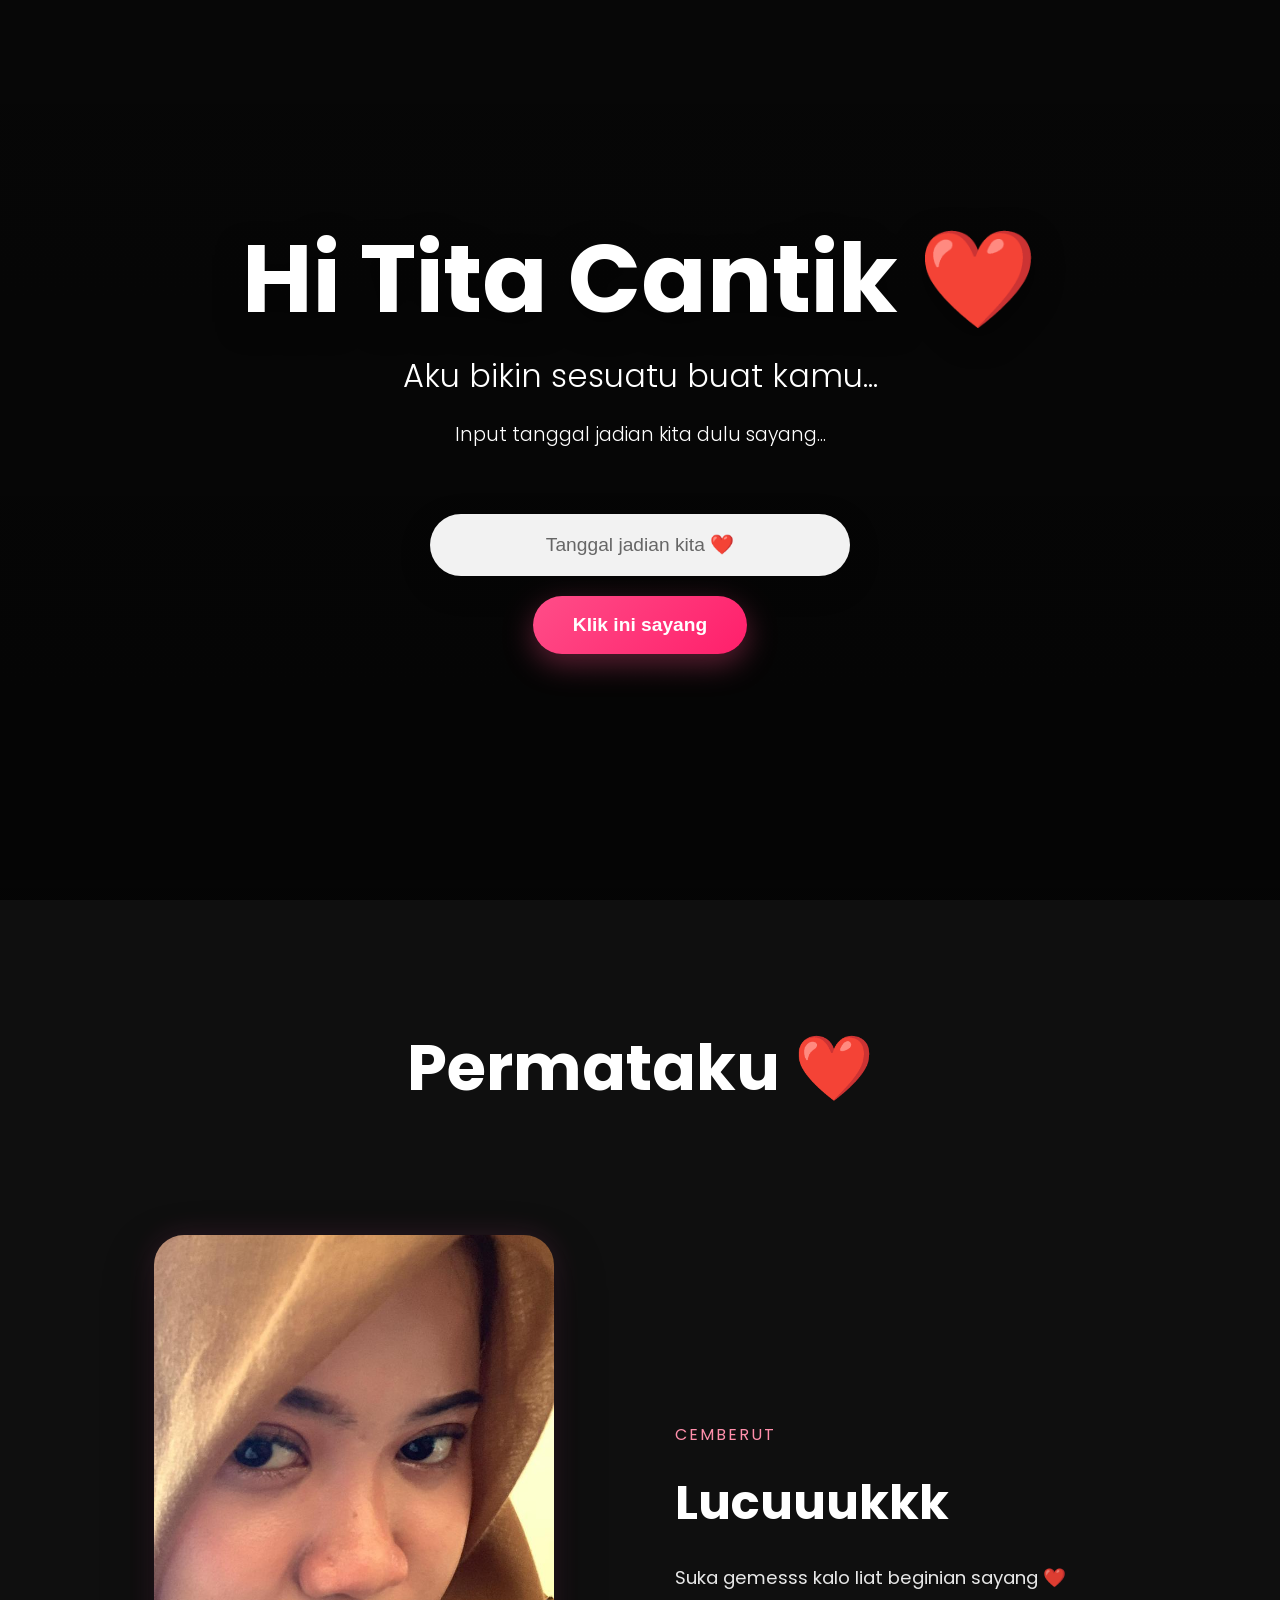
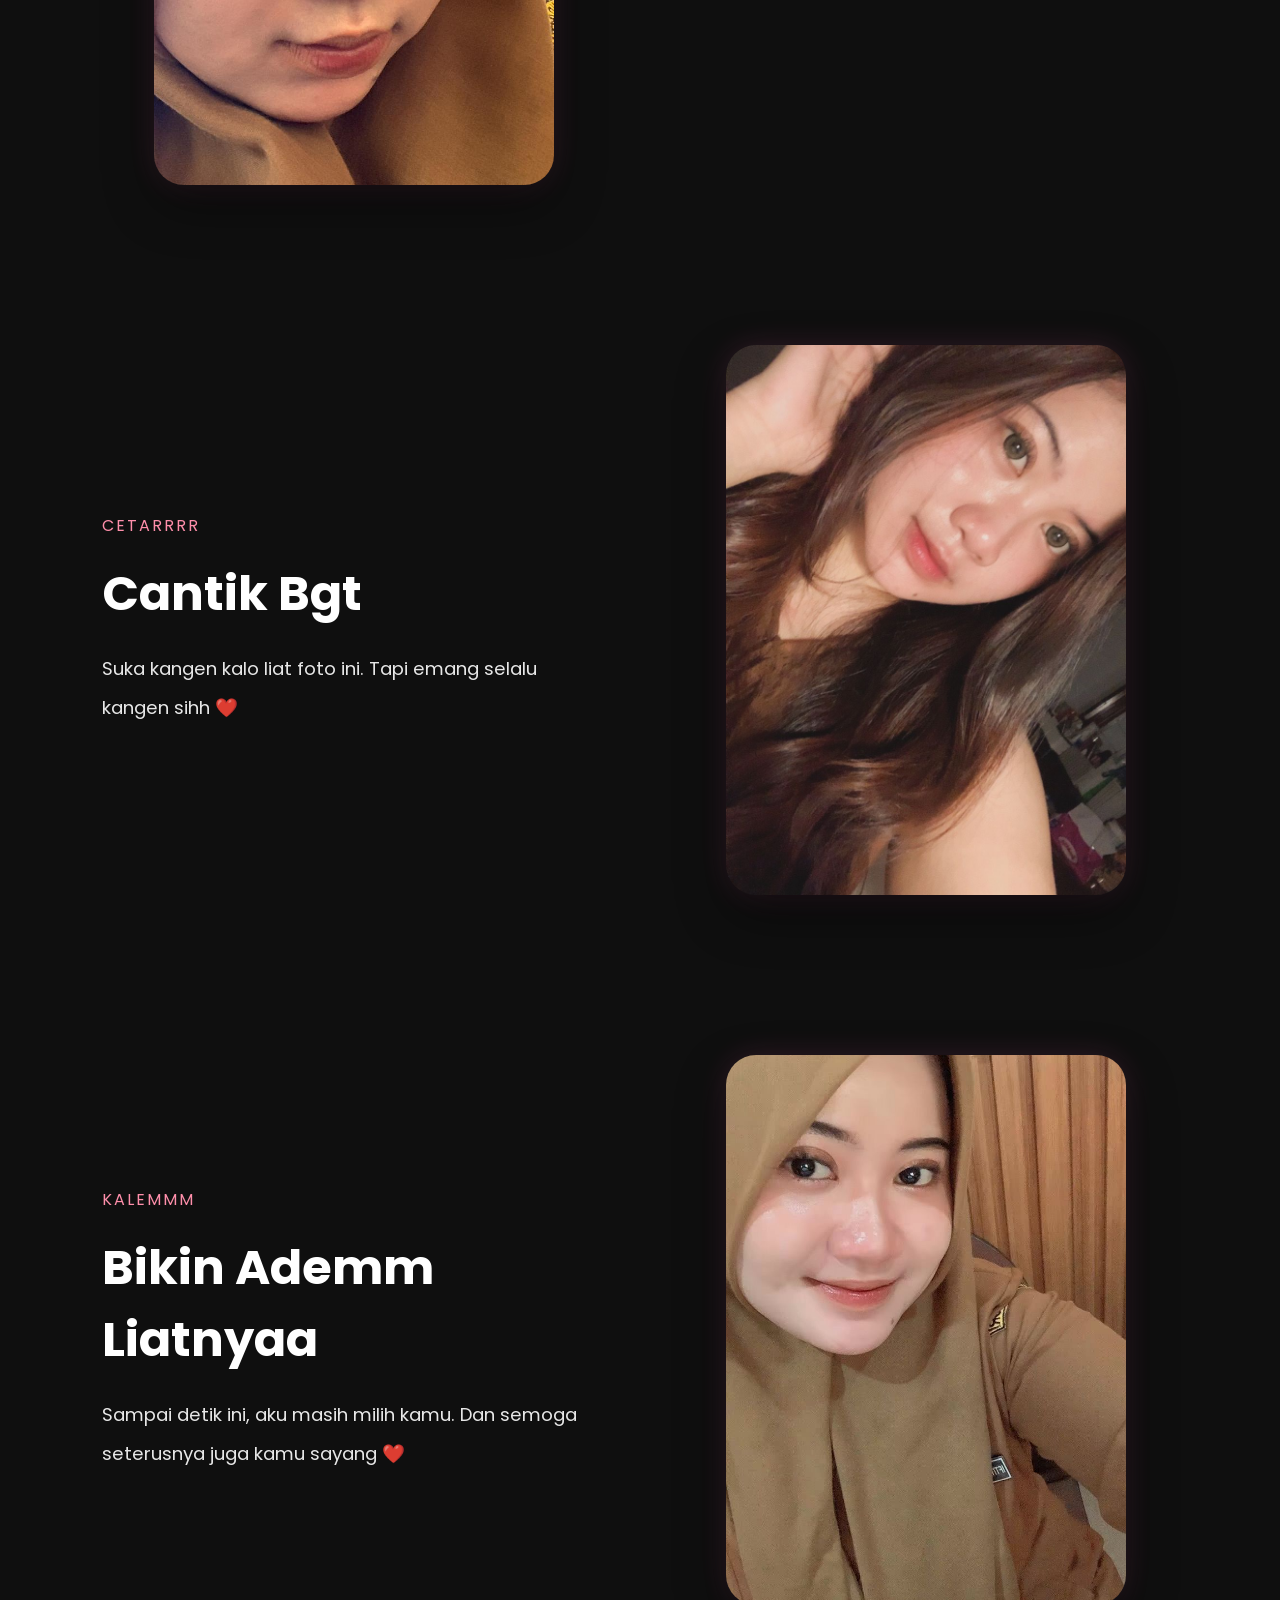
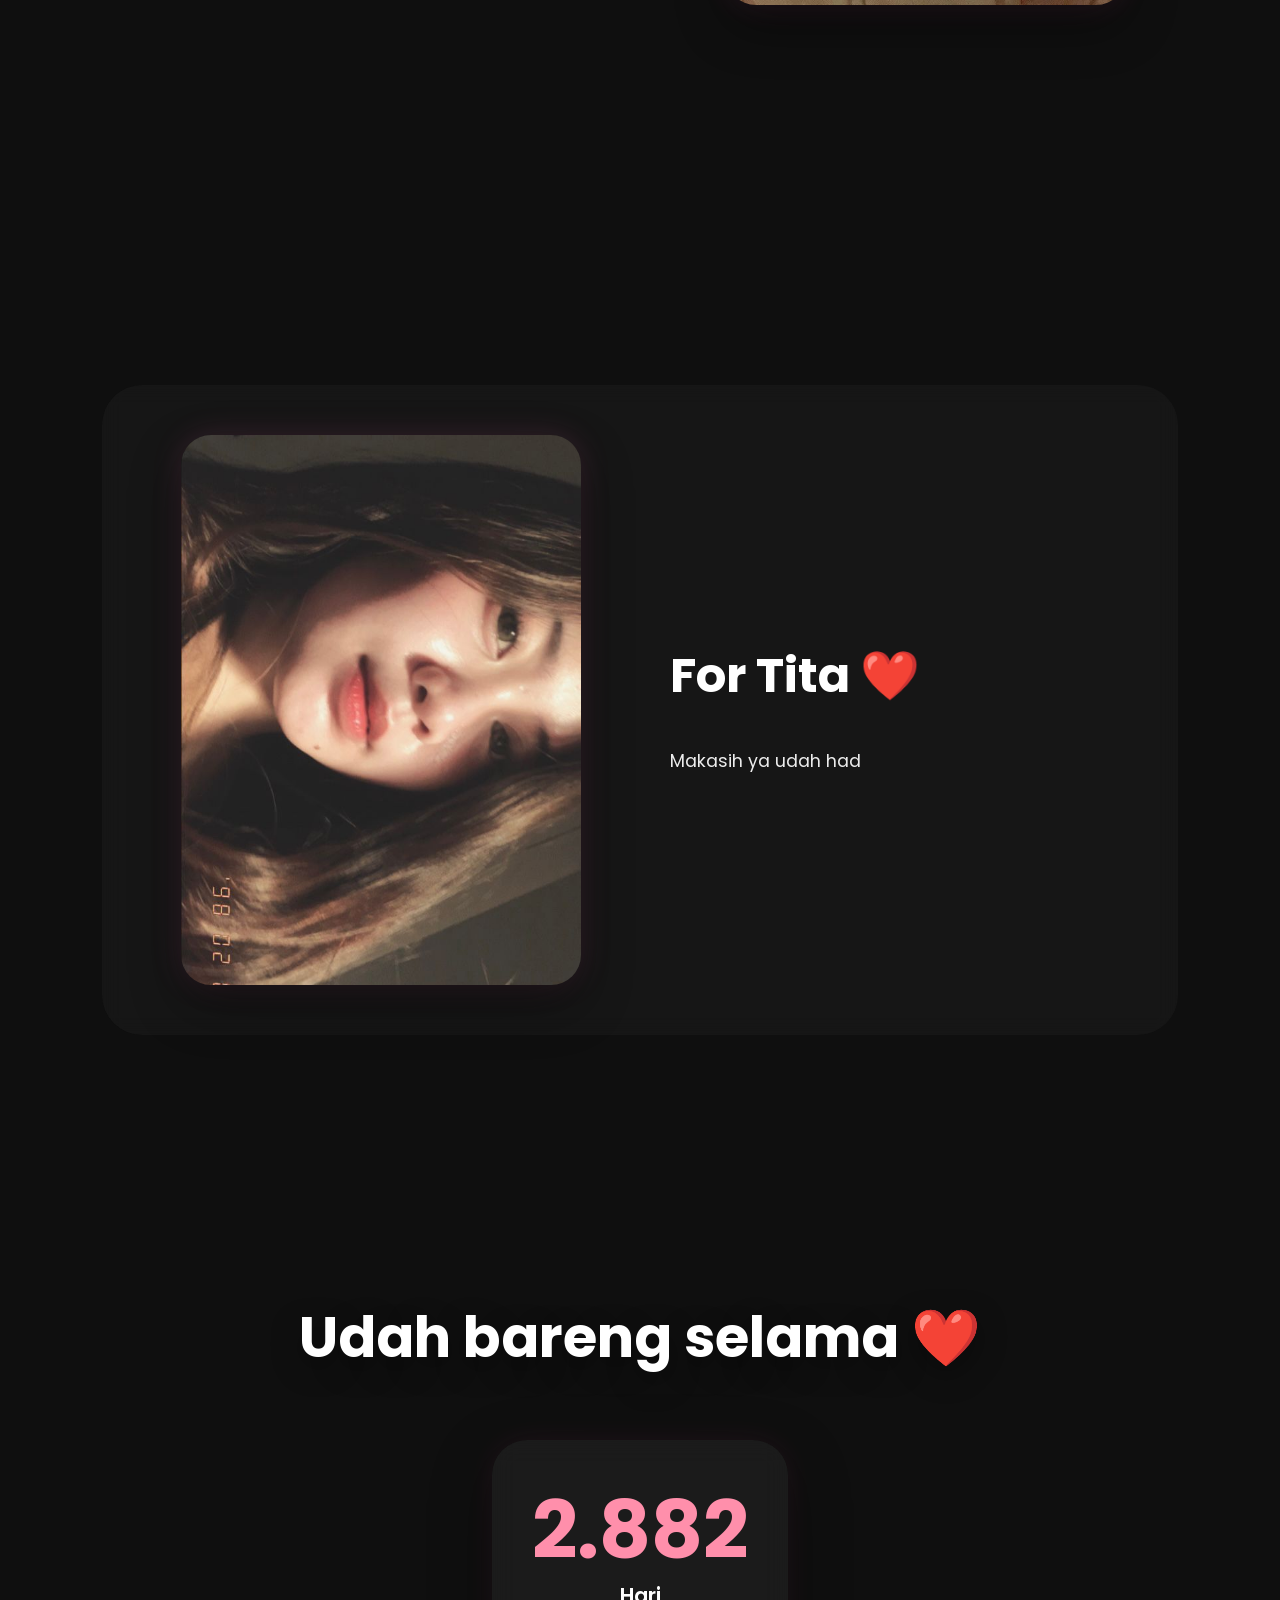
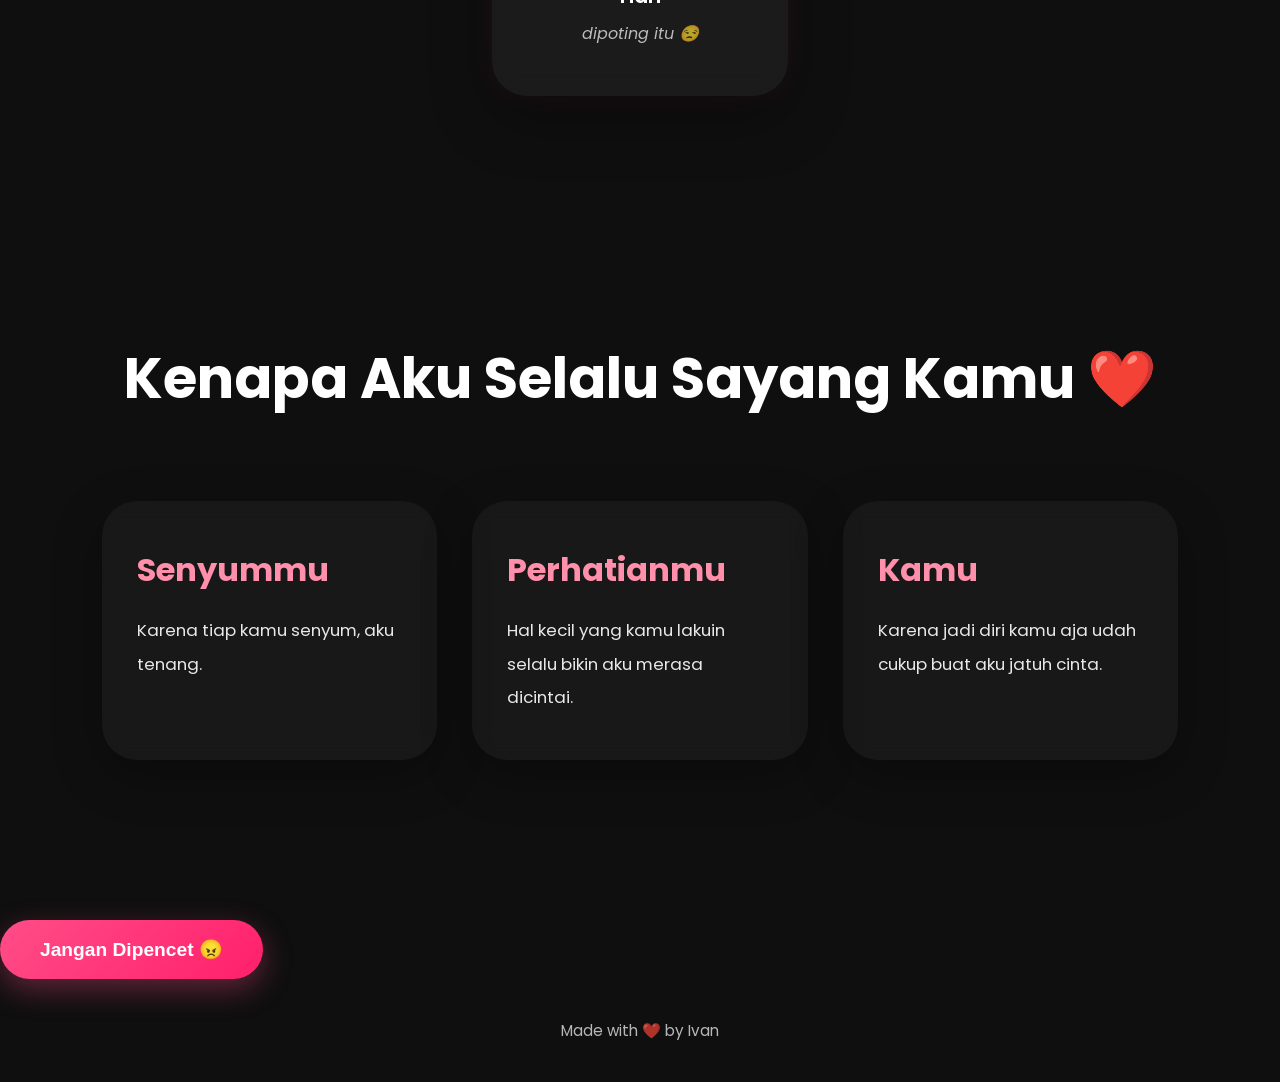
==== index.html @ e9cbb416 "ups" ====
<!DOCTYPE html>
<html lang="en">

<head>
    <meta charset="UTF-8" />
    <meta name="viewport" content="width=device-width, initial-scale=1.0" />

    <title>Uhuyyy ❤️</title>

    <!-- CSS -->
    <link rel="stylesheet" href="style.css" />

    <!-- FONT -->
    <link href="https://fonts.googleapis.com/css2?family=Poppins:wght@300;400;600;700&display=swap" rel="stylesheet">

    <!-- AOS -->
    <link rel="stylesheet" href="https://unpkg.com/aos@2.3.1/dist/aos.css" />

</head>

<body class="locked">

    <!-- MUSIC -->
    <audio id="bgMusic" loop autoplay>
        <source src="assets/music/music.mp3" type="audio/mp3">
    </audio>

    <!-- FALLING -->
    <div class="falling-container" id="fallingContainer"></div>

    <!-- HERO -->
    <section class="hero">

        <div class="overlay"></div>

        <div class="hero-content">

            <h1 data-aos="fade-up" data-aos-duration="3000" data-aos-delay="500">

                Hi Tita Cantik ❤️

            </h1>

            <h2 data-aos="fade-up" data-aos-duration="3000" data-aos-delay="1500">

                Aku bikin sesuatu buat kamu...

            </h2>

            <h3 data-aos="fade-up" data-aos-duration="3000" data-aos-delay="2500">

                Input tanggal jadian kita dulu sayang...

            </h3>

            <br>

            <div class="date-box" data-aos="zoom-in" data-aos-duration="3000" data-aos-delay="3500">

                <input type="text" id="dateInput" placeholder="Tanggal jadian kita ❤️">

                <button id="startBtn">
                    Klik ini sayang
                </button>

                <p id="errorText"></p>

            </div>

        </div>

    </section>

    <!-- TIMELINE -->
    <section class="timeline">

        <h2 data-aos="fade-up" data-aos-duration="3000">

            Permataku ❤️

        </h2>

        <!-- ITEM 1 -->
        <div class="story-block left" data-aos="fade-right" data-aos-duration="5000" data-aos-delay="2000"
            data-aos-easing="ease-in-out" data-aos-once="true">

            <div class="story-image">
                <img src="assets/img/1.jpeg" alt="">
            </div>

            <div class="story-content">

                <span>Cemberut</span>

                <h3>Lucuuukkk</h3>

                <p>
                    Suka gemesss kalo liat beginian sayang ❤️
                </p>

            </div>

        </div>

        <!-- ITEM 2 -->
        <div class="story-block right" data-aos="fade-left" data-aos-duration="5000" data-aos-delay="2000"
            data-aos-easing="ease-in-out" data-aos-once="true">

            <div class="story-image">
                <img src="assets/img/2.jpeg" alt="">
            </div>

            <div class="story-content">

                <span>Cetarrrr</span>

                <h3>Cantik Bgt</h3>

                <p>
                    Suka kangen kalo liat foto ini.
                    Tapi emang selalu kangen sihh ❤️
                </p>

            </div>

        </div>

        <!-- ITEM 3 -->
        <div class="story-block right" data-aos="fade-left" data-aos-duration="5000" data-aos-delay="2000"
            data-aos-easing="ease-in-out" data-aos-once="true">

            <div class="story-image">
                <img src="assets/img/3.jpeg" alt="">
            </div>

            <div class="story-content">

                <span>Kalemmm</span>

                <h3>Bikin Ademm Liatnyaa</h3>

                <p>
                    Sampai detik ini,
                    aku masih milih kamu.
                    Dan semoga seterusnya juga kamu sayang ❤️
                </p>

            </div>

        </div>

    </section>

    <!-- LETTER -->
    <section class="letter">

        <div class="letter-wrapper" data-aos="fade-up" data-aos-duration="4000" data-aos-delay="500">

            <div class="letter-image">
                <img src="assets/img/4.jpeg" alt="">
            </div>

            <div class="letter-box">

                <h2>For Tita ❤️</h2>

                <p id="typingText"></p>

            </div>

        </div>

    </section>

    <section class="counter-section">

        <h2>Udah bareng selama ❤️</h2>

        <div class="counter-box">

            <div>
                <h3 id="days">2.882</h3>
                <p>Hari</p>
                <p>dipoting itu 😒</p>
            </div>

        </div>

    </section>

    <section class="reason-section">

        <h2>Kenapa Aku Selalu Sayang Kamu ❤️</h2>

        <div class="reason-grid">

            <div class="reason-card">
                <h3>Senyummu</h3>
                <p>
                    Karena tiap kamu senyum, aku tenang.
                </p>
            </div>

            <div class="reason-card">
                <h3>Perhatianmu</h3>
                <p>
                    Hal kecil yang kamu lakuin selalu bikin aku merasa dicintai.
                </p>
            </div>

            <div class="reason-card">
                <h3>Kamu</h3>
                <p>
                    Karena jadi diri kamu aja udah cukup buat aku jatuh cinta.
                </p>
            </div>

        </div>

    </section>

    <!-- BUTTON -->
    <button id="surpriseBtn">
        Jangan Dipencet 😠
    </button>

    <!-- SURPRISE -->
    <div id="surpriseScreen">

        <div class="love-text">
            I LOVE YOU ❤️
        </div>

    </div>

    <!-- FOOTER -->
    <footer>

        <p>
            Made with ❤️ by Ivan
        </p>

    </footer>

    <!-- AOS -->
    <script src="https://unpkg.com/aos@2.3.1/dist/aos.js"></script>

    <!-- SCRIPT -->
    <script src="script.js"></script>

</body>

</html>
---- style.css ----
* {
    margin: 0;
    padding: 0;
    box-sizing: border-box;
}

html {
    scroll-behavior: smooth;
}

body {
    font-family: 'Poppins', sans-serif;
    background: #0f0f0f;
    color: white;
    overflow-x: hidden;
}

/* GLOBAL SLOW TRANSITION */
section,
div,
img,
h1,
h2,
h3,
p,
button,
input {
    transition: all 1s ease;
}

/* LOCK */
body.locked {
    overflow: hidden;
}

/* HERO */
.hero {
    height: 100vh;
    background:
        linear-gradient(rgba(0, 0, 0, .55),
            rgba(0, 0, 0, .7)),
        url('assets/img/bg.jpg') center/cover;
    position: relative;
    display: flex;
    justify-content: center;
    align-items: center;
    text-align: center;
    padding: 20px;
    overflow: hidden;
}

.overlay {
    position: absolute;
    inset: 0;
}

/* HERO FADE */
.hero-content {
    position: relative;
    z-index: 2;
    width: 100%;
    max-width: 950px;
    animation: heroFade 3s ease;
}

@keyframes heroFade {

    from {
        opacity: 0;
        transform: translateY(40px);
    }

    to {
        opacity: 1;
        transform: translateY(0);
    }
}

/* TITLE */
.hero h1 {
    font-size: 6rem;
    font-weight: 700;
    line-height: 1.1;
    margin-bottom: 20px;
    text-shadow: 0 10px 30px rgba(0, 0, 0, .5);
}

.hero h2 {
    font-size: 2rem;
    font-weight: 300;
    opacity: .95;
    margin-bottom: 20px;
}

.hero h3 {
    font-size: 1.2rem;
    font-weight: 300;
    opacity: .8;
    margin-bottom: 40px;
}

/* INPUT AREA */
.date-box {
    display: flex;
    flex-direction: column;
    align-items: center;
    gap: 20px;
}

.date-box input {
    width: 420px;
    max-width: 100%;
    padding: 20px 28px;
    border: none;
    border-radius: 999px;
    outline: none;
    font-size: 1.2rem;
    text-align: center;
    background: rgba(255, 255, 255, .95);
    color: #111;
    box-shadow: 0 10px 30px rgba(0, 0, 0, .25);
}

.date-box input::placeholder {
    color: #666;
}

/* BUTTON */
button {
    padding: 18px 40px;
    border: none;
    border-radius: 999px;
    background: linear-gradient(135deg, #ff4d88, #ff1f6b);
    color: white;
    font-size: 1.2rem;
    font-weight: 600;
    cursor: pointer;
    transition: 1s ease;
    box-shadow: 0 10px 30px rgba(255, 77, 136, .35);
}

button:hover {
    transform: scale(1.05);
}

/* ERROR */
#errorText {
    color: #ffb3c7;
    font-size: 1.2rem;
    font-weight: 600;
    text-shadow: 0 0 10px rgba(255, 143, 171, .8);
}

/* SHAKE */
.shake {
    animation: shake .5s;
}

@keyframes shake {
    0% {
        transform: translateX(0);
    }

    25% {
        transform: translateX(-5px);
    }

    50% {
        transform: translateX(5px);
    }

    75% {
        transform: translateX(-5px);
    }

    100% {
        transform: translateX(0);
    }
}

/* FALLING EFFECT */
.falling-container {
    position: fixed;
    inset: 0;
    pointer-events: none;
    overflow: hidden;
    z-index: 9999;
}

.falling-item {
    position: absolute;
    top: -50px;
    font-size: 24px;
    animation: fall 12s linear forwards;
    opacity: .9;
}

@keyframes fall {

    0% {
        transform:
            translateY(-10vh) rotate(0deg);
        opacity: 0;
    }

    10% {
        opacity: 1;
    }

    100% {
        transform:
            translateY(110vh) rotate(360deg);
        opacity: 0;
    }
}

/* TIMELINE */
.timeline {
    padding: 120px 8%;
}

.timeline h2 {
    text-align: center;
    font-size: 4rem;
    margin-bottom: 120px;
}

/* STORY */
.story-block {
    display: flex;
    align-items: center;
    justify-content: space-between;
    gap: 70px;
    margin-bottom: 160px;
}

.story-block.right {
    flex-direction: row-reverse;
}

/* IMAGE */
.story-image {
    flex: 1;
    display: flex;
    justify-content: center;
    align-items: center;
}

.story-image img {
    width: 400px;
    height: 550px;
    object-fit: cover;
    border-radius: 30px;
    box-shadow:
        0 20px 50px rgba(0, 0, 0, .4),
        0 0 30px rgba(255, 105, 180, .15);
    transition: 1.2s ease;
    animation: slowFloat 6s ease-in-out infinite;
}

.story-image img:hover {
    transform: scale(1.03) rotate(-1deg);
}

/* FLOAT */
@keyframes slowFloat {

    0% {
        transform: translateY(0px);
    }

    50% {
        transform: translateY(-10px);
    }

    100% {
        transform: translateY(0px);
    }
}

/* CONTENT */
.story-content {
    flex: 1;
}

.story-content span {
    color: #ff8fab;
    font-size: 1rem;
    letter-spacing: 2px;
    text-transform: uppercase;
}

.story-content h3 {
    font-size: 3rem;
    margin: 20px 0;
}

.story-content p {
    font-size: 1.15rem;
    line-height: 2.1;
    opacity: .9;
}

/* LETTER */
.letter {
    padding: 100px 8% 140px;
}

.letter-wrapper {
    display: flex;
    align-items: center;
    gap: 60px;
    background: rgba(255, 255, 255, .03);
    border-radius: 40px;
    padding: 50px;
    backdrop-filter: blur(10px);
}

.letter-image {
    flex: 1;
    display: flex;
    justify-content: center;
}

.letter-image img {
    width: 400px;
    height: 550px;
    object-fit: cover;
    border-radius: 30px;
    box-shadow:
        0 20px 50px rgba(0, 0, 0, .4),
        0 0 30px rgba(255, 105, 180, .15);
}

/* LETTER BOX */
.letter-box {
    flex: 1;
    background: none;
    box-shadow: none;
    padding: 0;
    text-align: left;
}

.letter-box h2 {
    font-size: 3rem;
    margin-bottom: 30px;
}

.letter-box p {
    font-size: 1.1rem;
    line-height: 2.2;
    opacity: .92;
}

/* FOOTER */
footer {
    padding: 40px;
    text-align: center;
    opacity: .7;
    font-size: .95rem;
}

/* MOBILE */
@media(max-width:768px) {

    .hero h1 {
        font-size: 3rem;
    }

    .hero h2 {
        font-size: 1.3rem;
    }

    .hero h3 {
        font-size: 1rem;
    }

    .date-box input {
        width: 100%;
        font-size: 1rem;
        padding: 18px;
    }

    button {
        width: 100%;
        font-size: 1rem;
    }

    .timeline {
        padding: 80px 7%;
    }

    .timeline h2 {
        font-size: 2.5rem;
    }

    .story-block,
    .story-block.right,
    .letter-wrapper {
        flex-direction: column;
        text-align: center;
    }

    .story-image img,
    .letter-image img {
        width: 100%;
        max-width: 320px;
        height: 420px;
        border-radius: 24px;
    }

    .story-content,
    .letter-box {
        text-align: center;
    }

    .story-content h3 {
        font-size: 2.2rem;
    }

    .story-content p,
    .letter-box p {
        font-size: 1rem;
        line-height: 1.9;
    }

    .letter-box h2 {
        font-size: 2.2rem;
    }

    .story-block {
        gap: 35px;
        margin-bottom: 90px;
    }

    .letter-wrapper {
        padding: 25px;
        gap: 35px;
    }
}

/* =========================
   COUNTER SECTION
========================= */

.counter-section {
    padding: 120px 8%;
    text-align: center;
}

.counter-section h2 {
    font-size: 3.5rem;
    margin-bottom: 60px;
    font-weight: 700;
    text-shadow: 0 10px 30px rgba(0, 0, 0, .35);
}

.counter-box {
    display: flex;
    justify-content: center;
    align-items: center;
    gap: 30px;
    flex-wrap: wrap;
}

.counter-box div {
    min-width: 260px;
    padding: 50px 40px;
    border-radius: 35px;

    background:
        rgba(255, 255, 255, 0.05);

    backdrop-filter: blur(12px);

    box-shadow:
        0 20px 60px rgba(0, 0, 0, .35),
        0 0 30px rgba(255, 105, 180, .08);

    transition: .5s;
}

.counter-box div:hover {
    transform:
        translateY(-10px) scale(1.03);
}

.counter-box h3 {
    font-size: 5rem;
    color: #ff8fab;
    margin-bottom: 10px;
    line-height: 1;
}

.counter-box p:first-of-type {
    font-size: 1.3rem;
    font-weight: 600;
    margin-bottom: 10px;
}

.counter-box p:last-of-type {
    opacity: .7;
    font-size: 1rem;
    font-style: italic;
}

/* =========================
   REASON SECTION
========================= */

.reason-section {
    padding: 120px 8%;
}

.reason-section h2 {
    text-align: center;
    font-size: 3.5rem;
    margin-bottom: 80px;
    font-weight: 700;
}

.reason-grid {
    display: grid;
    grid-template-columns:
        repeat(auto-fit, minmax(280px, 1fr));

    gap: 35px;
}

.reason-card {
    position: relative;

    padding: 45px 35px;

    border-radius: 35px;

    background:
        rgba(255, 255, 255, 0.04);

    backdrop-filter: blur(10px);

    overflow: hidden;

    transition: .5s;

    box-shadow:
        0 15px 50px rgba(0, 0, 0, .3);
}

.reason-card::before {
    content: "";

    position: absolute;
    inset: 0;

    background:
        linear-gradient(135deg,
            rgba(255, 77, 136, .15),
            transparent);

    opacity: 0;

    transition: .5s;
}

.reason-card:hover::before {
    opacity: 1;
}

.reason-card:hover {
    transform:
        translateY(-12px);
}

.reason-card h3 {
    font-size: 2rem;
    margin-bottom: 20px;
    color: #ff8fab;
    position: relative;
    z-index: 2;
}

.reason-card p {
    font-size: 1.05rem;
    line-height: 2;
    opacity: .9;
    position: relative;
    z-index: 2;
}

/* =========================
   MOBILE
========================= */

@media(max-width:768px) {

    .counter-section,
    .reason-section {
        padding: 90px 7%;
    }

    .counter-section h2,
    .reason-section h2 {
        font-size: 2.3rem;
        line-height: 1.4;
    }

    .counter-box div {
        width: 100%;
        padding: 40px 25px;
    }

    .counter-box h3 {
        font-size: 3.5rem;
    }

    .reason-card {
        padding: 35px 25px;
    }

    .reason-card h3 {
        font-size: 1.7rem;
    }

    .reason-card p {
        font-size: 1rem;
        line-height: 1.9;
    }
}

/* =========================
   SURPRISE BUTTON
========================= */

#surpriseBtn {
    margin-top: 40px;
}

/* =========================
   FULL SCREEN LOVE
========================= */

#surpriseScreen {
    position: fixed;
    inset: 0;

    background:
        radial-gradient(circle at center,
            rgba(255, 20, 147, .95),
            rgba(0, 0, 0, .98));

    display: flex;
    justify-content: center;
    align-items: center;

    z-index: 999999;

    opacity: 0;
    visibility: hidden;

    transition: 1s ease;
}

/* ACTIVE */
#surpriseScreen.show {
    opacity: 1;
    visibility: visible;
}

/* TEXT */
.love-text {
    font-size: 8rem;
    font-weight: 700;
    text-align: center;

    color: white;

    text-shadow:
        0 0 20px rgba(255, 255, 255, .7),
        0 0 40px rgba(255, 105, 180, .8),
        0 0 80px rgba(255, 20, 147, .8);

    animation:
        pulseLove 2s ease-in-out infinite,
        zoomIn 1.2s ease;
}

/* PULSE */
@keyframes pulseLove {

    0% {
        transform: scale(1);
    }

    50% {
        transform: scale(1.08);
    }

    100% {
        transform: scale(1);
    }
}

/* ZOOM */
@keyframes zoomIn {

    0% {
        transform: scale(.2);
        opacity: 0;
    }

    100% {
        transform: scale(1);
        opacity: 1;
    }
}

/* MOBILE */
@media(max-width:768px) {

    .love-text {
        font-size: 3.5rem;
        padding: 20px;
        line-height: 1.4;
    }
}
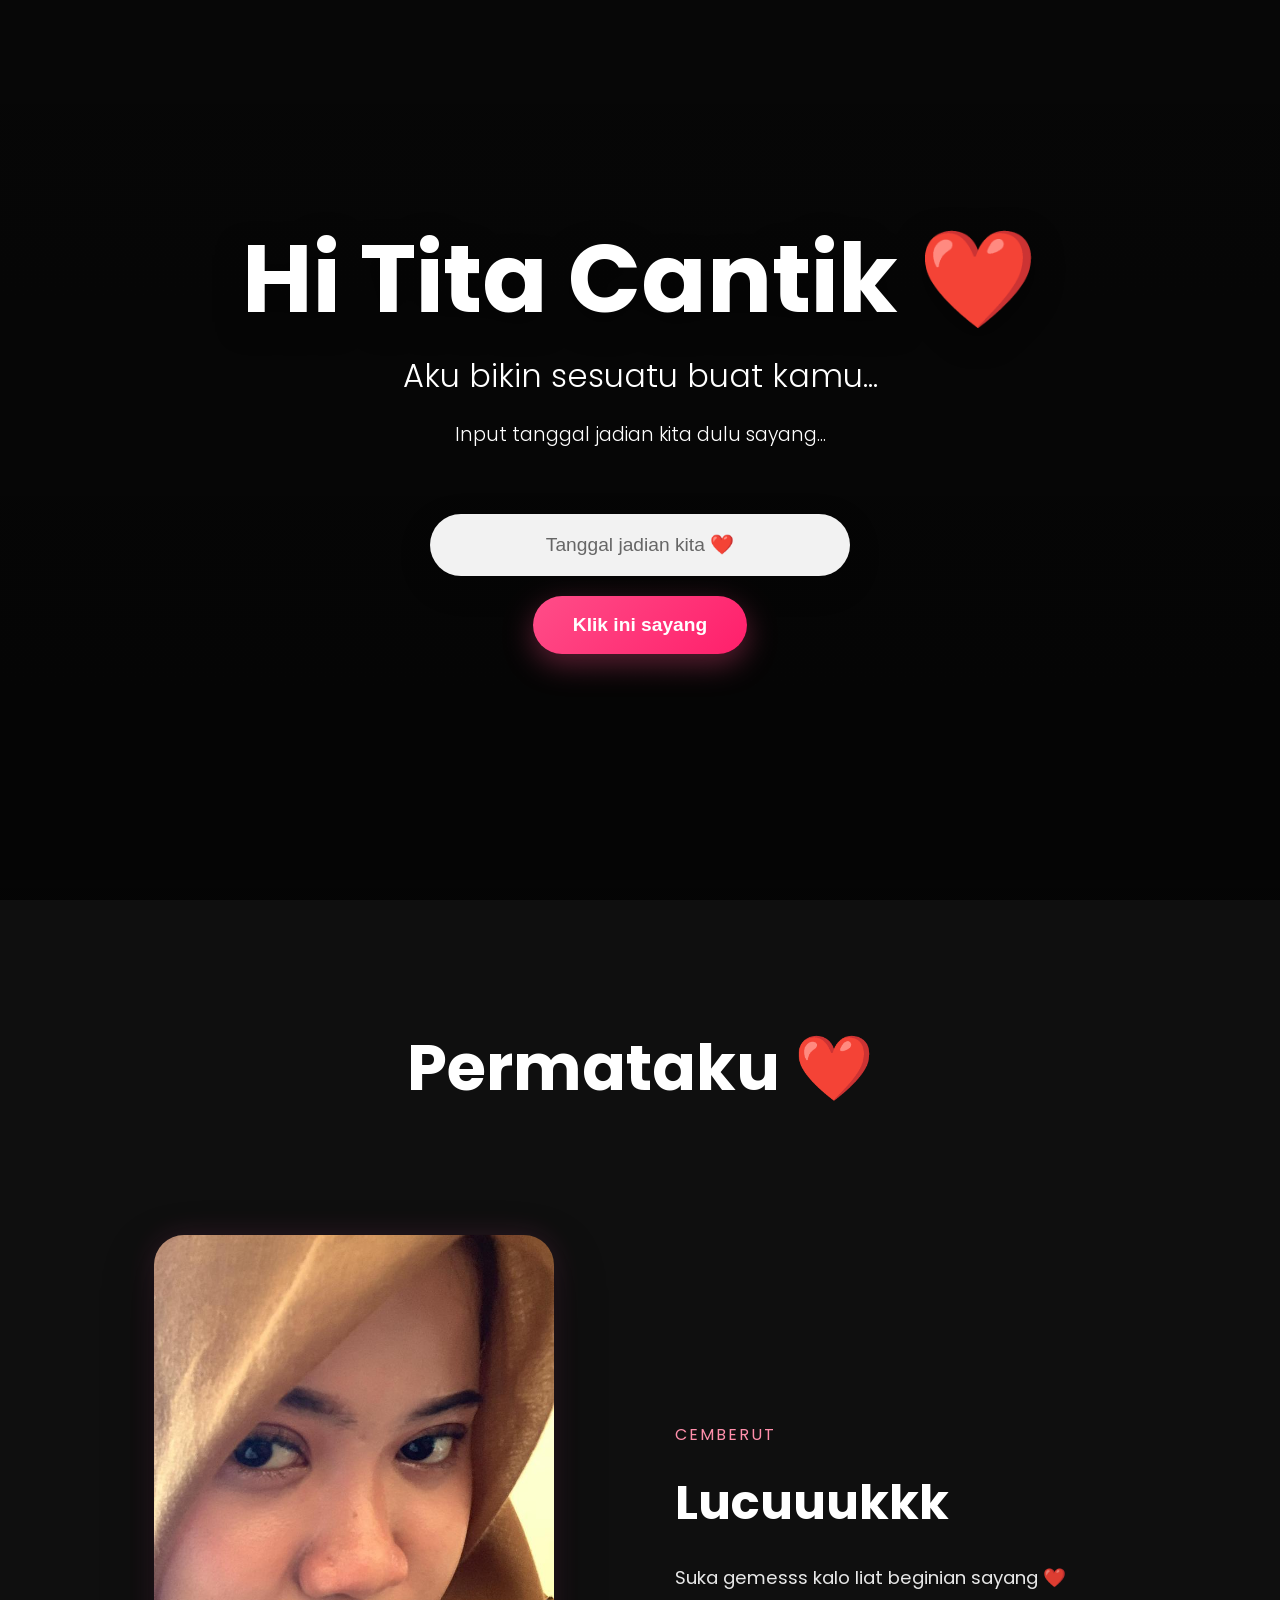
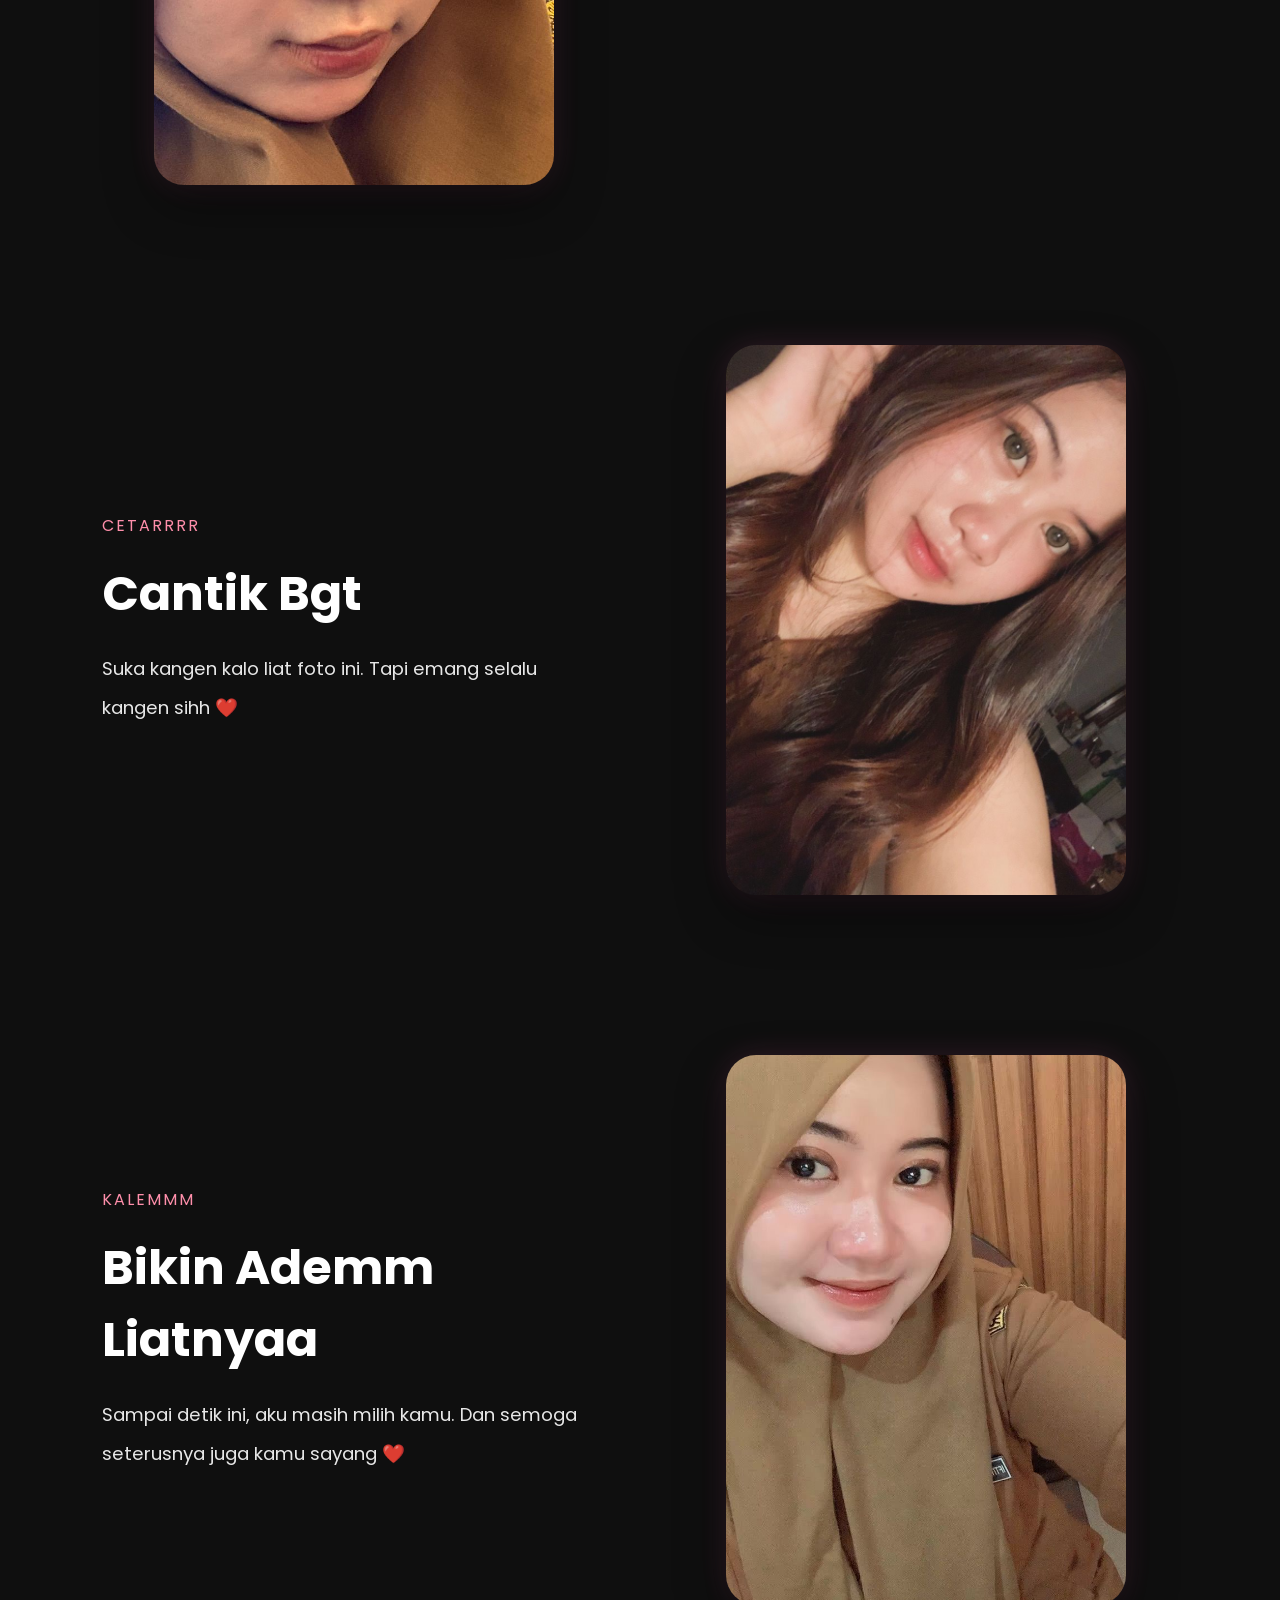
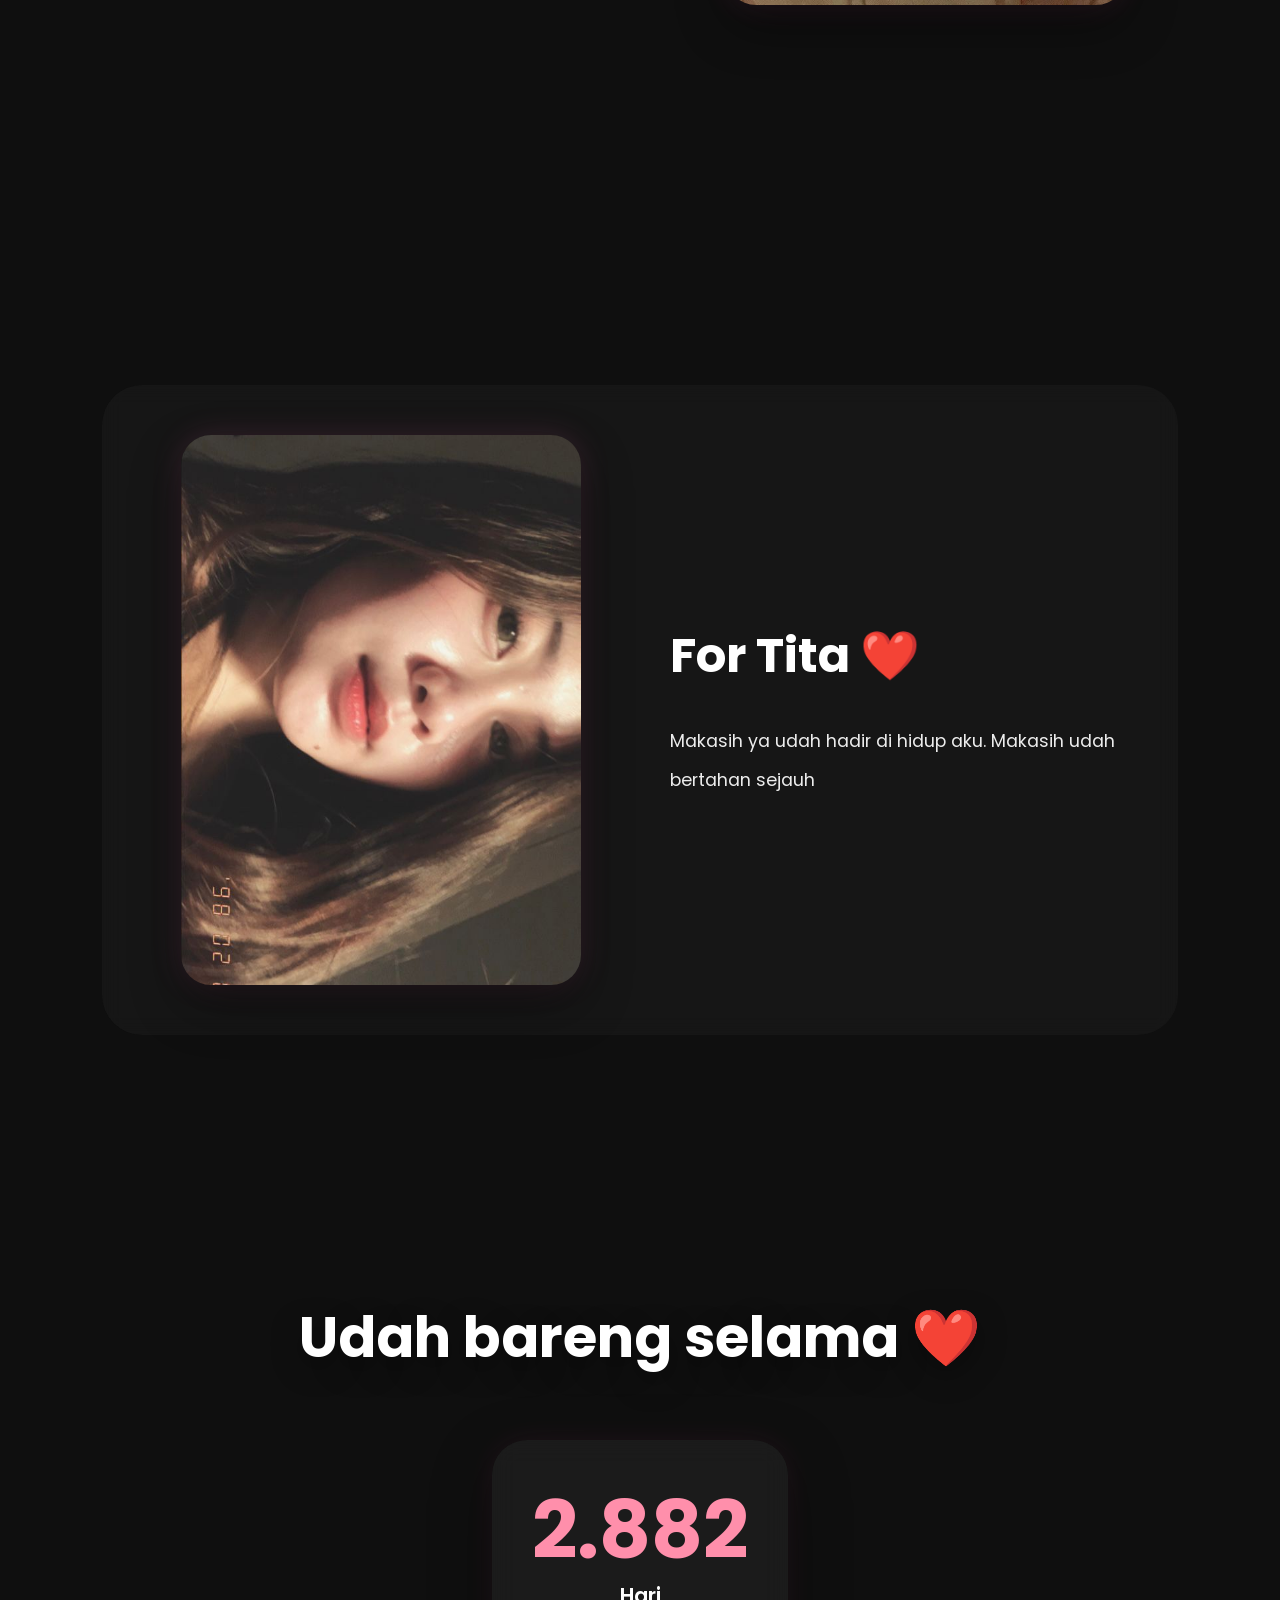
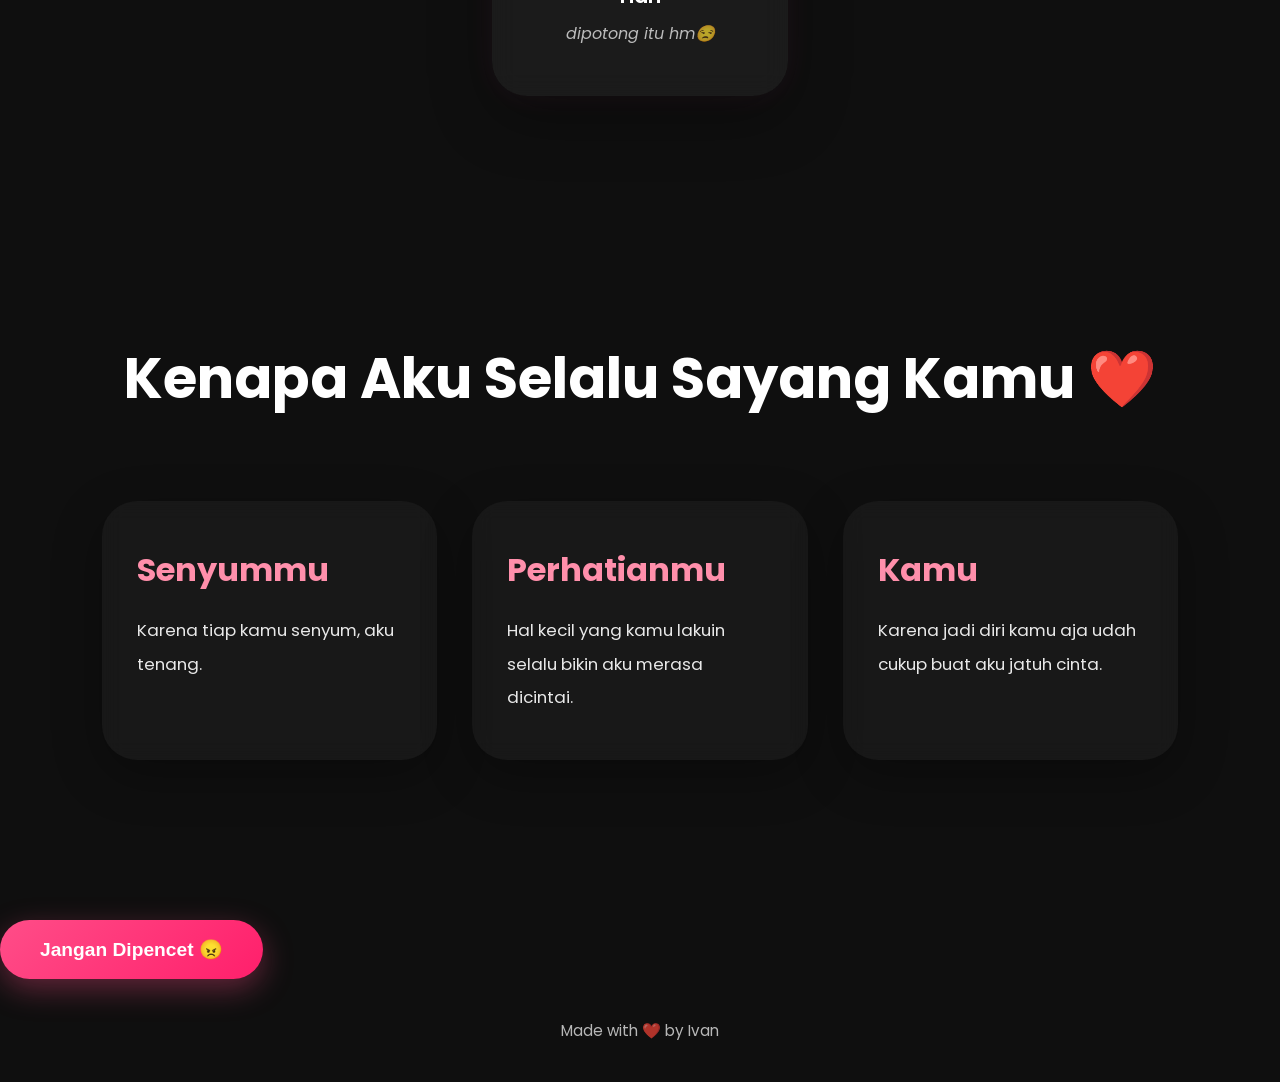
==== commit 5379733f: "update lagi hm" ====
--- a/index.html
+++ b/index.html
@@ -181,7 +181,7 @@
             <div>
                 <h3 id="days">2.882</h3>
                 <p>Hari</p>
-                <p>dipoting itu 😒</p>
+                <p>dipotong itu hm😒</p>
             </div>
 
         </div>
